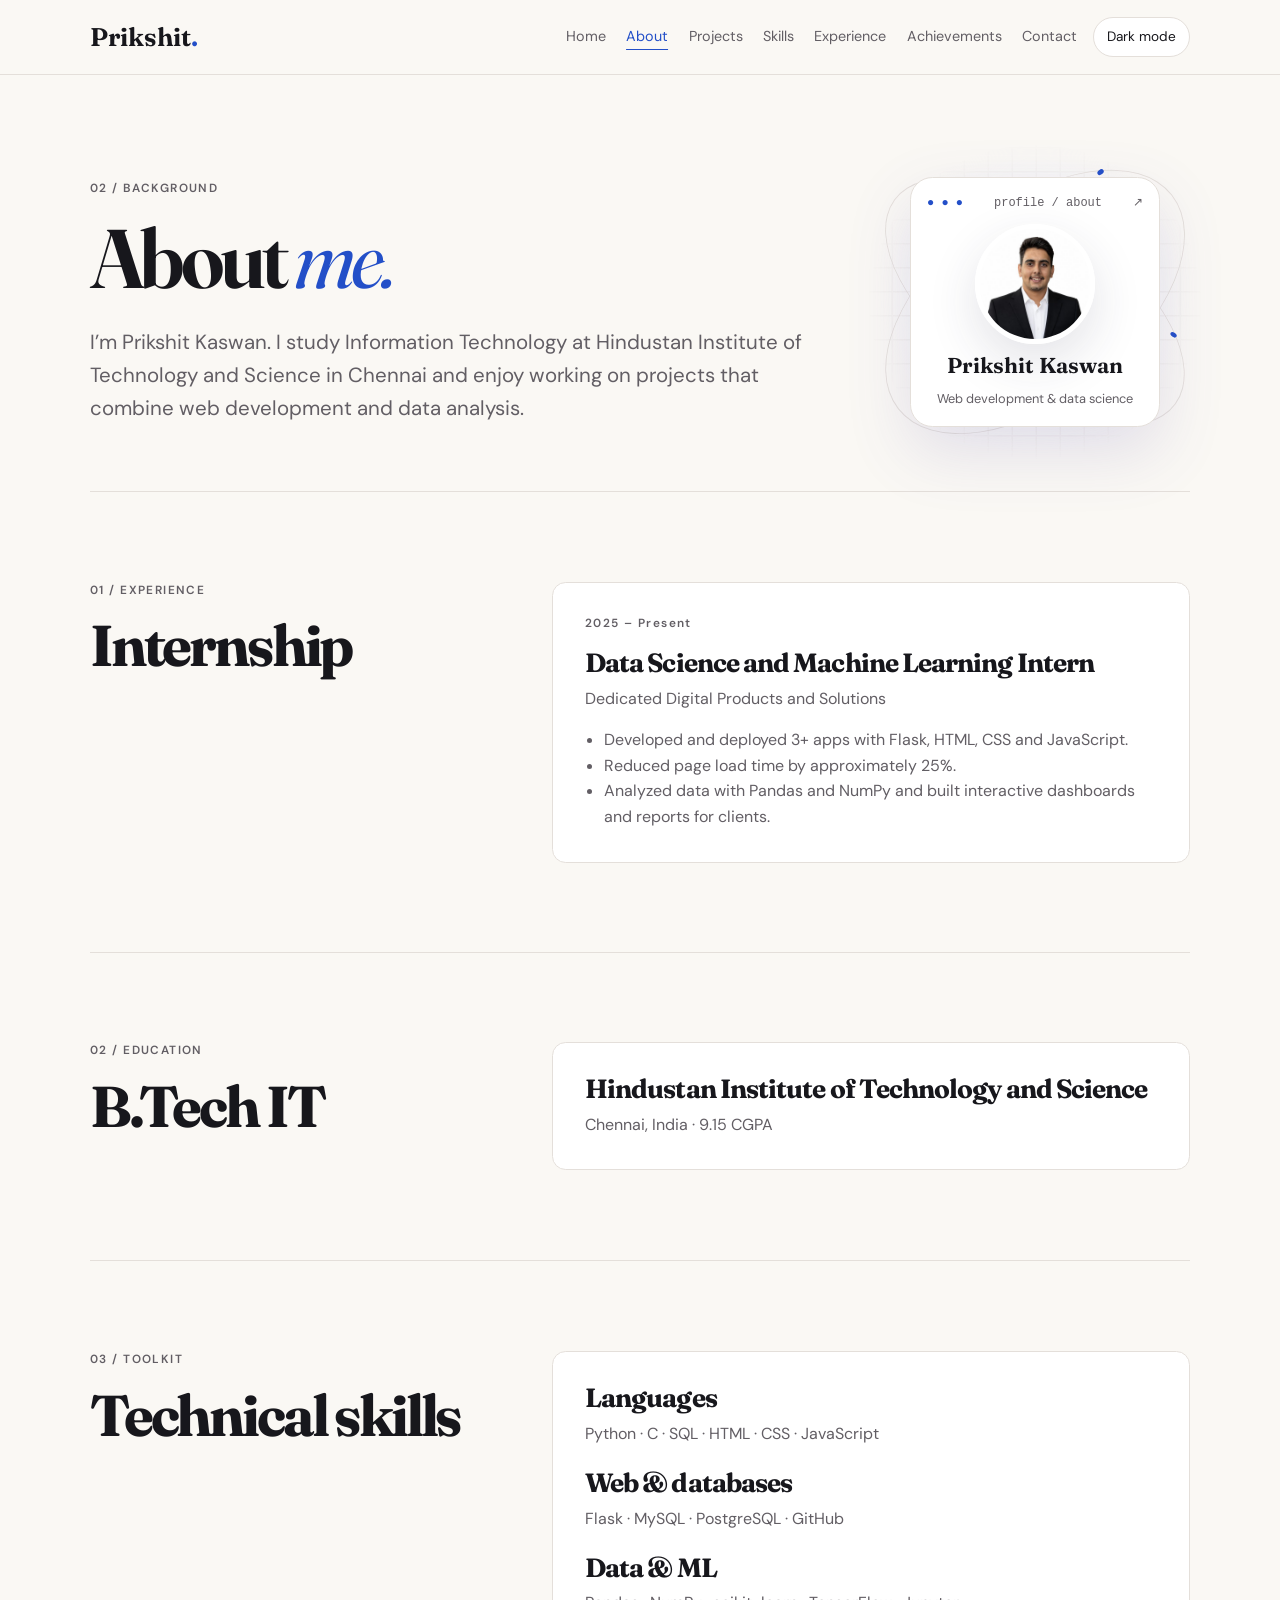
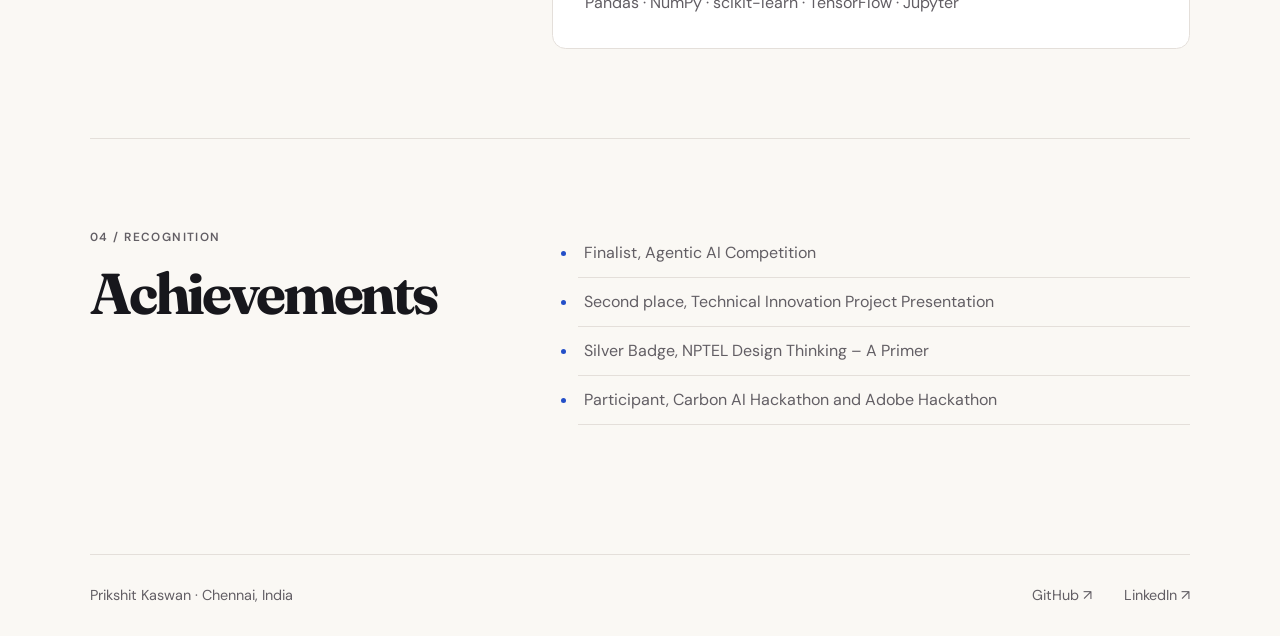
==== about/index.html @ b8b578bc "Update internship title and simplify Resume text" ====
<!doctype html>
<html lang="en">
<head>
<meta charset="utf-8">
<meta name="viewport" content="width=device-width, initial-scale=1">
<title>About | Prikshit Kaswan</title>
<meta name="description" content="Education, internship experience, technical skills and achievements of Prikshit Kaswan.">
<link rel="canonical" href="https://prikshit1929.github.io/Portfolio/about/"><meta property="og:url" content="https://prikshit1929.github.io/Portfolio/about/">
<meta property="og:title" content="About | Prikshit Kaswan">
<meta property="og:description" content="Education, internship experience, technical skills and achievements of Prikshit Kaswan.">
<meta property="og:image" content="https://prikshit1929.github.io/Portfolio/assets/portrait.jpg">
<link rel="icon" href="../favicon.ico?v=portrait" type="image/x-icon" sizes="64x64">
<script>
  try {
    if (localStorage.getItem('portfolio-theme') === 'dark') {
      document.documentElement.dataset.theme = 'dark';
    }
  } catch {
    // Keep the default theme when storage is unavailable.
  }
</script>
<link rel="stylesheet" href="../assets/site.css?v=6">
<script src="../assets/site.js?v=9" defer></script>
<link rel="stylesheet" href="../assets/page-scenes.css">
</head>
<body>
<a class="skip" href="#main">Skip to content</a>
<header class="header"><div class="wrap bar"><a class="brand" href="../">Prikshit<span class="brand-period">.</span></a><nav id="primary-nav" aria-label="Main navigation"><a href="../">Home</a><a href="./" aria-current="page">About</a><a href="../work/">Projects</a><a href="../skills/">Skills</a><a href="../experience/">Experience</a><a href="../achievements/">Achievements</a><a href="../contact/">Contact</a></nav><button class="theme-toggle" type="button" aria-pressed="false" hidden>Dark mode</button><button type="button" class="menu-toggle" aria-controls="primary-nav" aria-expanded="false" hidden>Menu</button></div><div class="reading-progress" aria-hidden="true"></div></header>
<main class="wrap" id="main" tabindex="-1">

<section class="page-intro accent-intro scene-heading">
<div><p class="eyebrow">02 / BACKGROUND</p><h1>About <em>me.</em></h1><p class="intro">I’m Prikshit Kaswan. I study Information Technology at Hindustan Institute of Technology and Science in Chennai and enjoy working on projects that combine web development and data analysis.</p></div>
<div class="hero-stage page-stage">
<div class="stage-grid"></div><div class="stage-orbit orbit-a"></div><div class="stage-orbit orbit-b"></div>
<div class="portrait page-scene" data-tilt>
<div class="profile-window" aria-hidden="true"><span>● ● ●</span><span>profile / about</span><span>↗</span></div>
<img src="../assets/portrait.jpg" alt="Portrait of Prikshit Kaswan" width="500" height="500" fetchpriority="high">
<div class="scene-name">Prikshit Kaswan</div><p>Web development &amp; data science</p>
</div>
</div>
</section>
<section class="section split"><div><p class="eyebrow">01 / EXPERIENCE</p><h2>Internship</h2></div><article class="panel"><p class="eyebrow">2025 – Present</p><h3>Data Science and Machine Learning Intern</h3><p>Dedicated Digital Products and Solutions</p><ul><li>Developed and deployed 3+ apps with Flask, HTML, CSS and JavaScript.</li><li>Reduced page load time by approximately 25%.</li><li>Analyzed data with Pandas and NumPy and built interactive dashboards and reports for clients.</li></ul></article></section>
<section class="section split" data-reveal><div><p class="eyebrow">02 / EDUCATION</p><h2>B.Tech IT</h2></div><div class="panel"><h3>Hindustan Institute of Technology and Science</h3><p>Chennai, India · 9.15 CGPA</p></div></section>
<section class="section split" data-reveal><div><p class="eyebrow">03 / TOOLKIT</p><h2>Technical skills</h2></div><div class="panel skills"><h3>Languages</h3><p>Python · C · SQL · HTML · CSS · JavaScript</p><h3>Web &amp; databases</h3><p>Flask · MySQL · PostgreSQL · GitHub</p><h3>Data &amp; ML</h3><p>Pandas · NumPy · scikit-learn · TensorFlow · Jupyter</p></div></section>
<section class="section split" data-reveal><div><p class="eyebrow">04 / RECOGNITION</p><h2>Achievements</h2></div><ul class="process"><li>Finalist, Agentic AI Competition</li><li>Second place, Technical Innovation Project Presentation</li><li>Silver Badge, NPTEL Design Thinking – A Primer</li><li>Participant, Carbon AI Hackathon and Adobe Hackathon</li></ul></section>
</main>
<footer class="wrap footer"><span>Prikshit Kaswan · Chennai, India</span><div><a href="https://github.com/prikshit1929">GitHub ↗</a><a href="https://linkedin.com/in/prikshitkaswan">LinkedIn ↗</a></div></footer>
<button class="back-top" type="button" aria-label="Back to top" hidden>↑</button>
</body>
</html>
---- assets/site.css ----
@import url("https://fonts.googleapis.com/css2?family=DM+Sans:wght@400;500;600;700&family=Fraunces:ital,opsz,wght@0,9..144,650;1,9..144,400&display=swap");

:root {
  color-scheme: light;
  --bg: #faf8f4;
  --surface: #fff;
  --ink: #17171c;
  --muted: #625e64;
  --line: #e4dfda;
  --accent: #234fc8;
  --accent-hover: #193ba0;
  --tint: #edf1ff;
  --display: "Fraunces", Georgia, serif;
  --mono: ui-monospace, SFMono-Regular, Consolas, monospace;
  font: 100%/1.6 "DM Sans", system-ui, sans-serif;
}
* { box-sizing: border-box; }
[hidden] { display: none !important; }
html { scroll-padding-top: 9rem; }
body { margin: 0; background: var(--bg); color: var(--ink); }
a { color: inherit; }
button { font: inherit; cursor: pointer; }
:focus-visible { outline: 2px solid var(--accent); outline-offset: 5px; }
main:focus { outline: none; }
.wrap { width: min(1100px, 100% - 2 * clamp(1rem, 5vw, 4rem)); margin-inline: auto; }
.skip { position: fixed; top: 1rem; left: 1rem; z-index: 5; padding: .6rem 1rem; background: var(--accent); color: white; transform: translateY(-200%); }
.skip:focus { transform: translateY(0); }
.header { position: sticky; top: 0; z-index: 3; background: var(--bg); border-bottom: 1px solid var(--line); backdrop-filter: blur(16px); }
.bar, .footer, .section-head, .callout { display: flex; justify-content: space-between; align-items: center; gap: 1.25rem; }
.bar { min-height: 74px; flex-wrap: wrap; padding-block: .6rem; }
.brand { display: inline-flex; align-items: center; font: 650 1.6rem var(--display); text-decoration: none; }
.brand .brand-period { color: var(--accent); }
nav, .footer div { display: flex; gap: clamp(.85rem, 3vw, 2rem); }
nav a, .footer a { color: var(--muted); font-size: .9rem; text-decoration: none; }
nav a[aria-current], nav a:hover, .footer a:hover, .text-link { color: var(--accent); }
nav a[aria-current] { text-decoration: underline; text-underline-offset: .5rem; }
h1, h2, h3, p, figure { margin: 0; }
h1, h2, h3 { font-family: var(--display); line-height: 1.06; letter-spacing: -.055em; }
h1 { font-size: clamp(3.2rem, 8.2vw, 8rem); font-weight: 650; }
h2 { font-size: clamp(2rem, 4.5vw, 4rem); }
h3 { font-size: clamp(1.25rem, 2.2vw, 1.65rem); letter-spacing: -.035em; }
h1 em { color: var(--accent); font-style: italic; font-weight: 400; }
p, li { color: var(--muted); }
.eyebrow, .art-label, figcaption, .caption { font: 600 .74rem/1.5 "DM Sans", sans-serif; letter-spacing: .12em; color: var(--muted); }
.eyebrow { margin-bottom: 1rem; }
.dot { display: inline-block; width: .6rem; height: .6rem; margin-right: .45rem; border-radius: 50%; background: #188551; }
.hero { display: grid; grid-template-columns: 1fr auto; gap: clamp(2rem, 6vw, 6rem); align-items: center; padding-block: clamp(3rem, 9vw, 8rem); }
.intro { max-width: 57ch; margin-top: 1.5rem; font-size: clamp(1.04rem, 1.8vw, 1.28rem); }
.actions { display: flex; flex-wrap: wrap; align-items: center; gap: .75rem; margin-top: 1.65rem; }
.button { display: inline-flex; gap: 1.1rem; align-items: center; justify-content: center; padding: .65rem 1.05rem; min-height: 48px; border: 1px solid var(--line); border-radius: .55rem; color: var(--ink); background: var(--surface); text-decoration: none; font-weight: 680; }
.button:hover { border-color: var(--accent); }
.primary { color: white; background: var(--accent); border-color: var(--accent); }
.primary:hover { background: var(--accent-hover); }
.portrait { display: grid; justify-items: center; gap: 1.15rem; }
.portrait img { display: block; width: clamp(190px, 25vw, 294px); height: auto; aspect-ratio: 1; object-fit: cover; border-radius: 50%; border: 5px solid var(--surface); box-shadow: 0 18px 50px #302d4b22; }
figcaption { padding: .45rem .9rem; border-radius: 2rem; border: 1px solid var(--line); background: var(--surface); color: var(--accent); text-align: center; letter-spacing: .025em; }
.stats { display: grid; grid-template-columns: repeat(3,1fr); border-block: 1px solid var(--line); }
.stats div { padding: 1.3rem clamp(.5rem, 2.5vw, 2rem); }
.stats div + div { border-left: 1px solid var(--line); }
.stats strong, .case-stat strong { font-family: var(--display); display: block; color: var(--accent); font-size: clamp(1.8rem, 5vw, 3.5rem); line-height: 1.1; letter-spacing: -.06em; }
.stats span, .case-stat span { display: block; margin-top: .55rem; color: var(--muted); }
.section { padding-block: clamp(2.5rem, 7vw, 6rem); }
.section-head { margin-bottom: 1.6rem; flex-wrap: wrap; align-items: end; }
.text-link { text-underline-offset: .25em; overflow-wrap: anywhere; }
.grid { display: grid; grid-template-columns: repeat(3,minmax(0,1fr)); gap: 1rem; }
.project, .panel, .case-stat { border: 1px solid var(--line); border-radius: .85rem; background: var(--surface); }
.project { overflow: hidden; position: relative; display: flex; flex-direction: column; transition: border-color .2s, transform .2s; }
.project:hover, .project:focus-within { border-color: var(--accent); }
.project:focus-within { outline: 2px solid var(--accent); outline-offset: 4px; }
.project-body { padding: 1.15rem; display: flex; flex-direction: column; flex: 1; }
.project h3 a { text-decoration: none; }
.project h3 a::after { content: ""; position: absolute; inset: 0; }
.project h3 a span { color: var(--accent); font-size: .85em; }
.project-body > p:not(.eyebrow) { margin: .65rem 0 1.1rem; font-size: .91rem; }
.result { margin-top: auto; padding-top: .85rem; border-top: 1px solid var(--line); color: var(--muted); font-size: .88rem; }
.result strong { color: var(--accent); margin-right: .25rem; }
.art { min-height: 185px; display: grid; align-content: start; gap: .65rem; padding: 1rem; background-image: linear-gradient(#ffffff0b 1px, transparent 1px),linear-gradient(90deg,#ffffff0b 1px, transparent 1px); background-size: 24px 24px; overflow: hidden; }
.art-01 { background-color: #20293c; color: #d5e1ff; }
.art-02 { background-color: #1e3027; color: #a8f6c0; }
.art-03 { background-color: #33263a; color: #ffd6fa; }
.art-label { display: flex; justify-content: space-between; color: inherit; }
.bubble, .timer { width: fit-content; padding: .55rem .8rem; border: 1px solid currentColor; border-radius: .65rem; background: #101212c9; font: .8rem var(--mono); }
.reply { justify-self: end; }
.art svg { width: min(100%, 340px); justify-self: center; }
.timer { justify-self: center; margin-block: .4rem; font-size: clamp(2rem, 5vw, 3.3rem); line-height: 1; padding: .8rem 1.2rem; text-align: center; }
.timer span { display: block; font-size: .6rem; margin-top: .55rem; letter-spacing: .14em; }
.split, .case-layout { display: grid; grid-template-columns: 1fr 1.6fr; gap: clamp(1.2rem, 5vw, 5rem); border-top: 1px solid var(--line); }
.process { margin: 0; padding-left: 1.6rem; }
.process li { padding: .7rem .35rem; border-bottom: 1px solid var(--line); }
.process li::marker { color: var(--accent); }
.callout { flex-wrap: wrap; margin-block: 2rem; border: 1px solid var(--line); border-radius: .85rem; padding: clamp(1.1rem, 4vw, 3rem); background: var(--tint); }
.callout h2 { font-size: clamp(1.65rem, 4vw, 3rem); }
.footer { padding-block: 1.8rem; margin-top: 2.5rem; border-top: 1px solid var(--line); flex-wrap: wrap; font-size: .9rem; color: var(--muted); }
.page-intro { padding-block: clamp(2.8rem, 8vw, 7rem) clamp(1.8rem, 5vw, 4rem); }
.work { padding-top: 0; }
.filters { display: flex; flex-wrap: wrap; gap: .6rem; align-items: center; margin-bottom: 1.4rem; }
.filters button { padding: .45rem .9rem; min-height: 44px; border-radius: 2rem; border: 1px solid var(--line); background: var(--surface); color: var(--ink); }
.filters button[aria-pressed="true"] { background: var(--accent); color: white; }
.filter-status { color: var(--muted); font-size: .9rem; }
.case .text-link { display: inline-block; margin-bottom: 1.6rem; }
.case h1 { font-size: clamp(2.75rem, 7vw, 6rem); }
.case-layout { padding-block: 2rem; }
.case-layout .art { border-radius: .8rem; min-height: 210px; }
.caption { margin-top: .5rem; }
.case-stat, .panel { padding: clamp(1.1rem, 3vw, 2rem); }
.case-stat { margin-top: 1.3rem; }
.case-copy section + section { margin-top: 1.7rem; }
.case-copy h2 { font-size: clamp(1.6rem, 3vw, 2.4rem); margin-bottom: .55rem; }
.panel h3 + p { margin-top: .55rem; }
.panel ul { padding-left: 1.2rem; margin-bottom: 0; }
.skills p + h3 { margin-top: 1.4rem; }
.copy-status:not(:empty) { margin-top: .8rem; }
@keyframes arrive { from { opacity: .35; transform: translateY(14px); } to { opacity: 1; transform: translateY(0); } }
@media (prefers-reduced-motion: no-preference) {
  html { scroll-behavior: smooth; }
  .hero-copy, .portrait, .page-intro, .revealed { animation: arrive .55s ease-out both; }
  .portrait { animation-delay: .08s; }
  .project:hover { transform: translateY(-4px); }
  @view-transition { navigation: auto; }
  ::view-transition-old(root), ::view-transition-new(root) { animation-duration: .22s; }
}
@media (max-width: 820px) {
  .grid { grid-template-columns: repeat(2,minmax(0,1fr)); }
  .hero { gap: 1.6rem; }
}
@media (max-width: 620px) {
  .hero, .grid, .split, .case-layout { grid-template-columns: 1fr; }
  .portrait { justify-self: center; }
  .bar { gap: .45rem; }
  nav { order: 3; width: 100%; }
  nav a { display: flex; align-items: center; min-height: 44px; }
  .stats div { font-size: .8rem; }
}

.theme-toggle {
  padding: .4rem .8rem;
  min-height: 40px;
  border: 1px solid var(--line);
  border-radius: 2rem;
  color: var(--ink);
  background: var(--surface);
  font-size: .85rem;
}
.hero .eyebrow { text-transform: none; letter-spacing: .03em; font-size: .9rem; }
.hero h1 em {
  background: linear-gradient(110deg, #234fc8, #7952b3, #234fc8);
  background-size: 200% auto;
  background-clip: text;
  color: transparent;
}
:root[data-theme="dark"] {
  color-scheme: dark;
  --bg: #17171d;
  --surface: #22222b;
  --ink: #f9f7ff;
  --muted: #c5bfcc;
  --line: #43414d;
  --accent: #a8baff;
  --tint: #252942;
}
:root[data-theme="dark"] .primary,
:root[data-theme="dark"] .filters button[aria-pressed="true"],
:root[data-theme="dark"] .skip { color: #17171d; }
:root[data-theme="dark"] .primary:hover { background: #c5d0ff; }
:root[data-theme="dark"] .hero h1 em { background-image: linear-gradient(110deg, #a8baff, #d9b7ff, #a8baff); }
@keyframes accent-shift { to { background-position: 200% center; } }
@media (prefers-reduced-motion: no-preference) {
  .hero h1 em { animation: accent-shift 8s linear infinite; }
}

.bar { justify-content: flex-start; gap: clamp(.5rem, 1.5vw, 1rem); }
.bar nav { margin-left: auto; gap: clamp(.65rem, 1.6vw, 1.3rem); }
.menu-toggle, .back-top, .featured-links a {
  border: 1px solid var(--line);
  border-radius: .65rem;
  background: var(--surface);
  color: var(--ink);
  padding: .55rem .8rem;
}
.featured-links { display: flex; flex-wrap: wrap; gap: .55rem; margin-top: 1.2rem; }
.featured-links a { text-decoration: none; font-size: .9rem; }
.featured-links a:hover { color: var(--accent); border-color: var(--accent); }
.back-top { position: fixed; bottom: 1.25rem; right: 1.25rem; z-index: 2; width: 46px; height: 46px; font-size: 1.2rem; }
.hero { position: relative; isolation: isolate; gap: clamp(2rem, 6vw, 5rem); }
.hero h1 { font-size: clamp(2.75rem, 6.9vw, 6.5rem); }
.portrait {
  position: relative;
  width: min(280px, 100%);
  justify-self: center;
  padding: 1rem;
  border: 1px solid var(--line);
  border-radius: 1.4rem;
  background: var(--surface);
  box-shadow: 0 24px 65px #5855aa28;
}
.portrait::before {
  content: "";
  position: absolute;
  inset: -3rem -1rem;
  border-radius: 50%;
  border: 1px solid var(--line);
  transform: rotate(-28deg);
  z-index: -1;
}
.portrait img { width: 120px; }
.profile-window, .profile-code, .profile-location { width: 100%; font: .75rem/1.6 var(--mono); color: var(--muted); }
.profile-window { display: flex; justify-content: space-between; gap: .5rem; }
.profile-window span:first-child, .profile-code span { color: var(--accent); }
.portrait figcaption { border: 0; padding: 0; color: var(--muted); }
.portrait figcaption strong { display: block; font: 650 1.35rem var(--display); color: var(--ink); }
.profile-code { border-radius: .5rem; padding: .6rem; background: var(--tint); }
.tech-chip { position: absolute; padding: .32rem .65rem; background: var(--surface); border: 1px solid var(--line); border-radius: 2rem; color: var(--accent); font: 600 .75rem "DM Sans", sans-serif; box-shadow: 0 6px 22px #5855aa24; }
.chip-one { top: 15%; right: -1.1rem; }
.chip-two { top: 45%; left: -1.25rem; }
.chip-three { bottom: 12%; right: -1.25rem; }
@keyframes drift { to { transform: translateY(-8px); } }
@media (prefers-reduced-motion: no-preference) {
  .tech-chip { animation: drift 2.8s ease-in-out infinite alternate; }
  .chip-two { animation-delay: -.8s; }
  .chip-three { animation-delay: -1.7s; }
  [data-tilt], .project, .panel { transform: perspective(850px) rotateX(var(--tilt-x, 0deg)) rotateY(var(--tilt-y, 0deg)); transition: transform .18s ease-out; }
}
@media (max-width: 960px) {
  .bar { justify-content: flex-end; }
  .bar .brand { margin-right: auto; }
  .bar nav { order: 4; width: 100%; flex-wrap: wrap; margin-left: 0; }
  .bar:has(.menu-toggle:not([hidden])) nav { display: none; }
  .bar:has(.menu-toggle[aria-expanded="true"]) nav { display: flex; padding: .5rem 0; }
}
@media (min-width: 961px) {
  .menu-toggle { display: none; }
}
@media (max-width: 620px) {
  .hero { gap: 3rem; }
  .portrait { width: min(260px, calc(100% - 2rem)); }
}

.message-form { display: grid; gap: .9rem; }
.message-form label { display: grid; gap: .35rem; font-weight: 600; }
.message-form input, .message-form select, .message-form textarea {
  width: 100%;
  padding: .65rem;
  border: 1px solid var(--line);
  border-radius: .5rem;
  color: var(--ink);
  background: var(--bg);
  font: inherit;
}
.message-form button { justify-self: start; }
@media print {
  :root, :root[data-theme="dark"] { --bg: white; --ink: black; --muted: #333; --surface: white; --line: #ccc; --accent: #222; }
  .header, .skip, .actions, .back-top, .footer { display: none !important; }
  .page-intro, .section { padding-block: .6rem; }
  .page-intro h1 { font-size: 30pt; }
  h2 { font-size: 18pt; }
  .split { display: block; break-inside: avoid; }
  .panel { padding: .5rem 0; border: 0; }
}

.reading-progress {
  position: absolute;
  inset: auto 0 -1px;
  height: 2px;
  background: var(--accent);
  transform: scaleX(var(--reading-progress, 0));
  transform-origin: left;
  pointer-events: none;
}
@media (prefers-reduced-motion: no-preference) {
  .hero-copy { animation: none; }
  .hero-copy > * { animation: arrive .65s cubic-bezier(.2,.8,.2,1) both; }
  .hero-copy h1 { animation-delay: .08s; }
  .hero-copy .intro { animation-delay: .16s; }
  .hero-copy .actions { animation-delay: .24s; }
  .hero-copy .featured-links { animation-delay: .32s; }
  .portrait { animation-fill-mode: backwards; }
  .art > :not(.art-label) { transition: transform .35s cubic-bezier(.2,.8,.2,1); }
  .project:hover .art > :not(.art-label),
  .project:focus-within .art > :not(.art-label) { transform: translateY(-4px) scale(1.035); }
  .button { transition: transform .2s, background-color .2s, border-color .2s; }
  .button:hover { transform: translateY(-2px); }
}

.timer b { font-weight: inherit; font-variant-numeric: tabular-nums; }
.timer-controls { margin-top: .85rem; }
.timer-controls [data-timer-status]:empty { display: none; }
.timer-readable { position: absolute; width: 1px; height: 1px; overflow: hidden; clip-path: inset(50%); }

@keyframes draw-plot { from { stroke-dashoffset: 1; } to { stroke-dashoffset: 0; } }
@keyframes lift-art {
  from { opacity: 0; translate: 0 10px; }
  to { opacity: 1; translate: 0 0; }
}
@keyframes timer-start { 50% { box-shadow: 0 0 28px #ffd6fa65; } }

@media (prefers-reduced-motion: no-preference) {
  .art-visible .plot-line { stroke-dasharray: 1; animation: draw-plot 1.1s ease-out both; }
  .art-visible .bubble { animation: lift-art .45s ease-out both; }
  .art-visible .reply { animation-delay: .25s; }
  .art-visible .timer { animation: lift-art .55s ease-out both; }
  .art-visible .timer.is-running { animation: timer-start .7s ease-out; }
  .hero h1 em { animation-iteration-count: 1; animation-duration: 4s; }
  .tech-chip { animation-iteration-count: 2; animation-duration: 2s; }
}

.hero-line { display: block; }
.hero-stage { position: relative; isolation: isolate; display: grid; place-items: center; min-width: 0; }
.stage-grid {
  position: absolute;
  inset: -2rem -1.3rem;
  z-index: -3;
  border-radius: 50%;
  background: radial-gradient(ellipse at 50% 42%, var(--tint), transparent 72%),
    repeating-linear-gradient(0deg, transparent 0 22px, var(--line) 23px 24px),
    repeating-linear-gradient(90deg, transparent 0 22px, var(--line) 23px 24px);
  mask-image: radial-gradient(ellipse, black 30%, transparent 73%);
}
.stage-orbit { position: absolute; inset: -6% -10%; border: 1px solid var(--line); border-radius: 50%; z-index: -1; }
.stage-orbit::after { content: ""; position: absolute; top: 17%; right: 11%; width: 7px; aspect-ratio: 1; border-radius: 50%; background: var(--accent); }
.orbit-a { transform: rotate(36deg) scaleY(.62); }
.orbit-b { transform: rotate(-38deg) scaleY(.7); }
.hero-stage .portrait { z-index: 1; }
.hero-stage .portrait::before { display: none; }
.stage-cube { --face: 14px; position: absolute; right: 1rem; bottom: -.8rem; width: 28px; height: 28px; z-index: 2; transform-style: preserve-3d; transform: rotateX(-24deg) rotateY(36deg); }
.stage-cube i { position: absolute; inset: 0; border: 1px solid var(--accent); background: color-mix(in srgb, var(--accent) 25%, var(--surface)); }
.stage-cube i:nth-child(1) { transform: translateZ(var(--face)); }
.stage-cube i:nth-child(2) { transform: rotateY(180deg) translateZ(var(--face)); }
.stage-cube i:nth-child(3) { transform: rotateY(90deg) translateZ(var(--face)); }
.stage-cube i:nth-child(4) { transform: rotateY(-90deg) translateZ(var(--face)); }
.stage-cube i:nth-child(5) { transform: rotateX(90deg) translateZ(var(--face)); }
.stage-cube i:nth-child(6) { transform: rotateX(-90deg) translateZ(var(--face)); }
.accent-intro { position: relative; }
.page-emblem { float: right; display: grid; place-items: center; width: clamp(3.5rem, 11vw, 7rem); aspect-ratio: 1; margin: 0 0 1rem 1rem; border-radius: 1.3rem; background: var(--tint); border: 1px solid var(--line); color: var(--accent); font: 650 clamp(1.3rem, 4vw, 3rem) var(--display); }
.contact-layout { display: grid; grid-template-columns: minmax(0, 1fr) minmax(0, 1.1fr); gap: clamp(2rem, 6vw, 5rem); padding-block: clamp(2.5rem, 8vw, 6rem); align-items: start; }
.contact-layout h1 { font-size: clamp(3rem, 6.5vw, 6rem); }
.contact-layout h2 { font-size: clamp(1.8rem, 3vw, 2.5rem); margin-bottom: .5rem; }
.contact-links { display: grid; gap: .7rem; margin: 1.5rem 0 1rem; }
.contact-links a { display: flex; align-items: center; gap: .8rem; padding: .7rem; border: 1px solid var(--line); border-radius: .7rem; background: var(--surface); text-decoration: none; overflow-wrap: anywhere; }
.contact-links a:hover, .contact-links a:focus-visible { border-color: var(--accent); }
.contact-links small { display: block; color: var(--muted); }
.contact-icon { flex: 0 0 2.3rem; display: grid; place-items: center; aspect-ratio: 1; background: var(--tint); border-radius: .5rem; color: var(--accent); font-weight: 700; }
.contact-fields { display: grid; grid-template-columns: repeat(2, minmax(0, 1fr)); gap: .8rem; }
.message-status:empty { display: none; }
@keyframes headline-mask { from { translate: 0 110%; } to { translate: 0 0; } }
@keyframes stage-travel { to { background-position: 0 0, 0 24px, 24px 0; } }
@keyframes orbit-sweep { to { rotate: 360deg; } }
@keyframes cube-sweep { to { transform: rotateX(336deg) rotateY(396deg); } }
@keyframes soft-bob { 50% { translate: 0 -8px; } }
@keyframes status-pulse { 50% { opacity: .45; } }
@keyframes sheen { from { background-position: 150% 0; } to { background-position: -150% 0; } }
@keyframes caret-pulse { 50% { opacity: 0; } }
@keyframes envelope-tilt { 50% { transform: perspective(140px) rotateX(28deg) translateY(-3px); } }
@media (prefers-reduced-motion: no-preference) {
  .hero-line { overflow: clip; padding-bottom: .08em; }
  .hero-line > * { display: block; animation: headline-mask .85s cubic-bezier(.2,.8,.2,1) both; }
  .hero-line + .hero-line > * { animation-delay: .13s; }
  .hero-line > em { animation: headline-mask .85s .13s cubic-bezier(.2,.8,.2,1) both, accent-shift 4s linear; }
  .hero-stage { animation: soft-bob 4s ease-in-out; }
  .stage-grid { animation: stage-travel 4s ease-out; }
  .stage-orbit { animation: orbit-sweep 4.8s ease-out; }
  .orbit-b { animation-direction: reverse; }
  .stage-cube { animation: cube-sweep 4.4s ease-in-out; }
  .hero .dot { animation: status-pulse 1.35s ease-in-out 3; }
  .profile-code::after { content: ""; display: inline-block; width: 2px; height: .8em; margin-left: .3rem; background: var(--accent); animation: caret-pulse .7s step-end 5; }
  .page-emblem { animation: soft-bob 3s ease-in-out; }
  .contact-layout .message-form { animation: arrive .65s .13s both; }
  .contact-links a:hover .contact-icon, .contact-links a:focus-visible .contact-icon { animation: soft-bob .55s ease; }
  .contact-links a:hover .envelope, .contact-links a:focus-visible .envelope { animation: envelope-tilt .6s ease; }
  .primary:hover, .primary:focus-visible { background-image: linear-gradient(115deg, transparent 35%, #ffffff25 50%, transparent 65%); background-size: 240% 100%; animation: sheen .75s ease-out; }
}
@media (max-width: 740px) {
  .contact-layout { grid-template-columns: 1fr; }
}
@media (max-width: 620px) {
  .hero-stage { justify-self: center; width: min(280px, calc(100% - 2rem)); }
}
@media (max-width: 440px) {
  .contact-fields { grid-template-columns: 1fr; }
}

.hero-disciplines h1 { font-size: clamp(2.35rem, 5.4vw, 5.4rem); }
#about .panel .text-link { display: inline-block; margin-top: .8rem; }
@media (prefers-reduced-motion: no-preference) {
  .hero-disciplines .hero-line:nth-child(3) > em { animation-delay: .26s, 0s; }
}
---- assets/page-scenes.css ----
.scene-heading {
  display: grid;
  grid-template-columns: minmax(0, 1fr) minmax(220px, 310px);
  align-items: center;
  gap: clamp(2rem, 6vw, 5rem);
}
.scene-heading h1 { font-size: clamp(2.6rem, 6.5vw, 6rem); }
.page-stage { width: min(100%, 290px); justify-self: center; }
.page-scene { width: min(100%, 250px); text-align: center; gap: .65rem; }
.page-scene p { font-size: .8rem; }
.scene-name { font: 650 1.35rem/1.15 var(--display); }
.scene-symbol {
  display: grid;
  place-items: center;
  width: 76px;
  aspect-ratio: 1;
  margin-block: .35rem;
  border-radius: 18px;
  color: var(--accent);
  background: var(--tint);
  border: 1px solid var(--line);
}
.scene-symbol svg { width: 52%; }
@media (prefers-reduced-motion: no-preference) {
  .page-scene { animation-fill-mode: backwards; }
  .scene-symbol { animation: soft-bob 3.5s ease-in-out; }
  .scene-symbol path { stroke-dasharray: 1; animation: draw-plot 1s .22s ease-out both; }
}
@media (max-width: 740px) {
  .scene-heading { grid-template-columns: 1fr; gap: 2rem; }
  .page-stage { width: min(85%, 260px); }
}
@media print {
  .scene-heading { display: block; }
  .page-stage { display: none; }
}
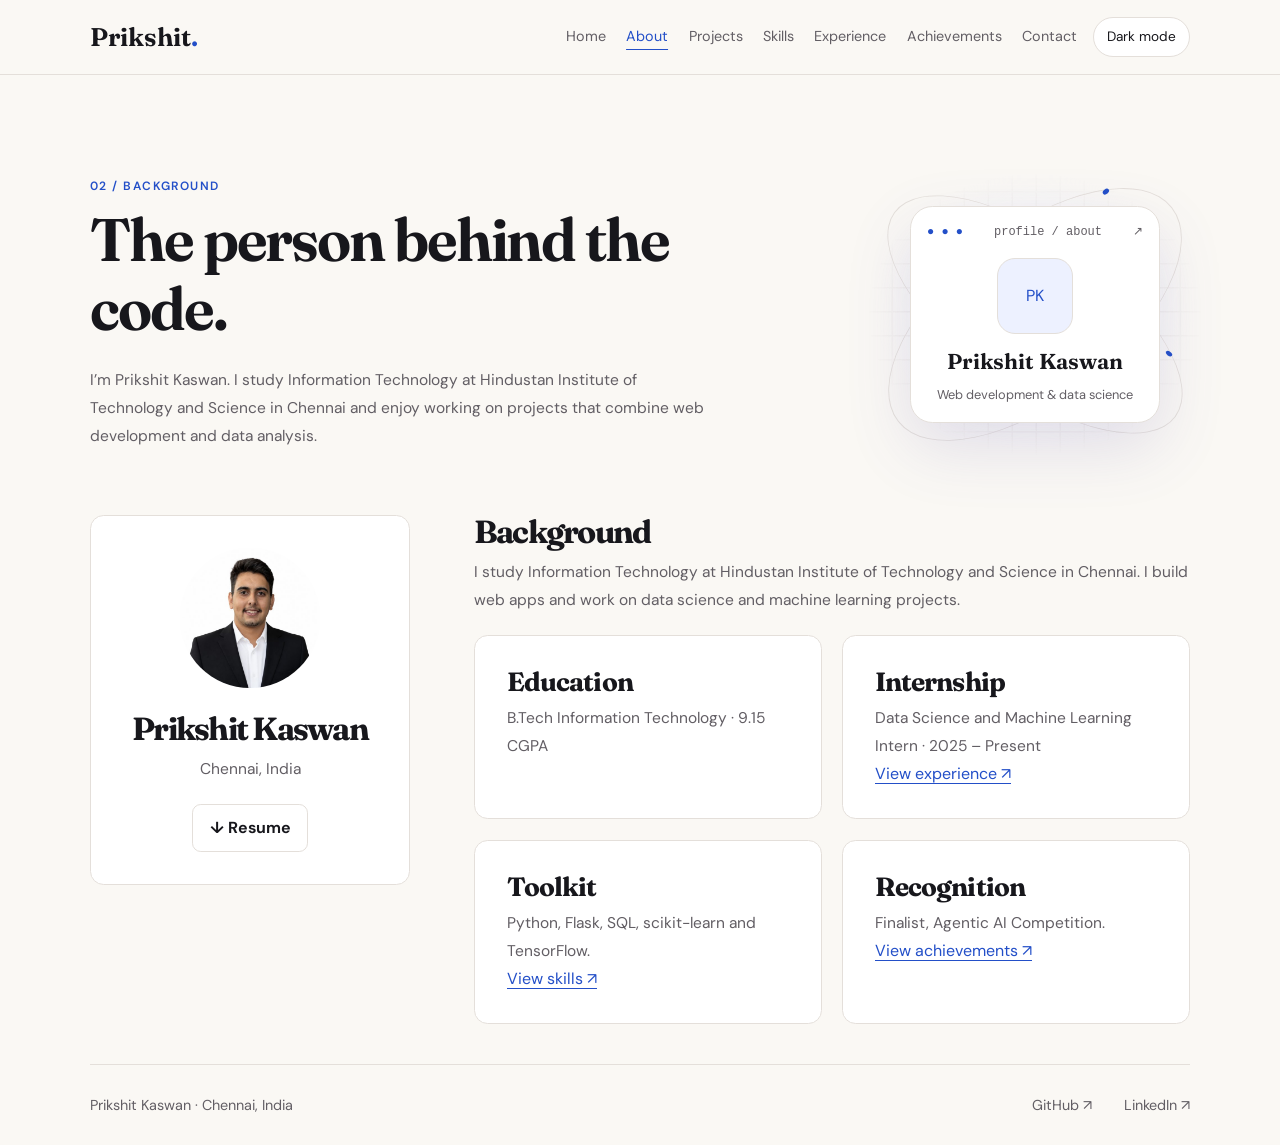
==== commit 011c96a2: "Adapt portfolio layouts and typography to reference" ====
--- a/about/index.html
+++ b/about/index.html
@@ -29,20 +29,21 @@
 <main class="wrap" id="main" tabindex="-1">
 
 <section class="page-intro accent-intro scene-heading">
-<div><p class="eyebrow">02 / BACKGROUND</p><h1>About <em>me.</em></h1><p class="intro">I’m Prikshit Kaswan. I study Information Technology at Hindustan Institute of Technology and Science in Chennai and enjoy working on projects that combine web development and data analysis.</p></div>
+<div><p class="eyebrow">02 / BACKGROUND</p><h1>The person behind the code.</h1><p class="intro">I’m Prikshit Kaswan. I study Information Technology at Hindustan Institute of Technology and Science in Chennai and enjoy working on projects that combine web development and data analysis.</p></div>
 <div class="hero-stage page-stage">
 <div class="stage-grid"></div><div class="stage-orbit orbit-a"></div><div class="stage-orbit orbit-b"></div>
 <div class="portrait page-scene" data-tilt>
 <div class="profile-window" aria-hidden="true"><span>● ● ●</span><span>profile / about</span><span>↗</span></div>
-<img src="../assets/portrait.jpg" alt="Portrait of Prikshit Kaswan" width="500" height="500" fetchpriority="high">
+<div class="scene-symbol" aria-hidden="true">PK</div>
 <div class="scene-name">Prikshit Kaswan</div><p>Web development &amp; data science</p>
 </div>
 </div>
 </section>
-<section class="section split"><div><p class="eyebrow">01 / EXPERIENCE</p><h2>Internship</h2></div><article class="panel"><p class="eyebrow">2025 – Present</p><h3>Data Science and Machine Learning Intern</h3><p>Dedicated Digital Products and Solutions</p><ul><li>Developed and deployed 3+ apps with Flask, HTML, CSS and JavaScript.</li><li>Reduced page load time by approximately 25%.</li><li>Analyzed data with Pandas and NumPy and built interactive dashboards and reports for clients.</li></ul></article></section>
-<section class="section split" data-reveal><div><p class="eyebrow">02 / EDUCATION</p><h2>B.Tech IT</h2></div><div class="panel"><h3>Hindustan Institute of Technology and Science</h3><p>Chennai, India · 9.15 CGPA</p></div></section>
-<section class="section split" data-reveal><div><p class="eyebrow">03 / TOOLKIT</p><h2>Technical skills</h2></div><div class="panel skills"><h3>Languages</h3><p>Python · C · SQL · HTML · CSS · JavaScript</p><h3>Web &amp; databases</h3><p>Flask · MySQL · PostgreSQL · GitHub</p><h3>Data &amp; ML</h3><p>Pandas · NumPy · scikit-learn · TensorFlow · Jupyter</p></div></section>
-<section class="section split" data-reveal><div><p class="eyebrow">04 / RECOGNITION</p><h2>Achievements</h2></div><ul class="process"><li>Finalist, Agentic AI Competition</li><li>Second place, Technical Innovation Project Presentation</li><li>Silver Badge, NPTEL Design Thinking – A Primer</li><li>Participant, Carbon AI Hackathon and Adobe Hackathon</li></ul></section>
+<section class="reference-about" aria-label="About Prikshit" data-reveal>
+<aside class="panel about-profile"><img src="../assets/portrait.jpg" width="500" height="500" alt="Portrait of Prikshit Kaswan"><h2>Prikshit Kaswan</h2><p>Chennai, India</p><a class="button" href="../assets/Prikshit_Kaswan_Resume.pdf" download>↓ Resume</a></aside>
+<div><h2>Background</h2><p>I study Information Technology at Hindustan Institute of Technology and Science in Chennai. I build web apps and work on data science and machine learning projects.</p>
+<div class="reference-grid about-highlights"><article class="panel"><h3>Education</h3><p>B.Tech Information Technology · 9.15 CGPA</p></article><article class="panel"><h3>Internship</h3><p>Data Science and Machine Learning Intern · 2025 – Present</p><a class="text-link" href="../experience/">View experience ↗</a></article><article class="panel"><h3>Toolkit</h3><p>Python, Flask, SQL, scikit-learn and TensorFlow.</p><a class="text-link" href="../skills/">View skills ↗</a></article><article class="panel"><h3>Recognition</h3><p>Finalist, Agentic AI Competition.</p><a class="text-link" href="../achievements/">View achievements ↗</a></article></div></div>
+</section>
 </main>
 <footer class="wrap footer"><span>Prikshit Kaswan · Chennai, India</span><div><a href="https://github.com/prikshit1929">GitHub ↗</a><a href="https://linkedin.com/in/prikshitkaswan">LinkedIn ↗</a></div></footer>
 <button class="back-top" type="button" aria-label="Back to top" hidden>↑</button>
--- a/assets/site.css
+++ b/assets/site.css
@@ -379,7 +379,40 @@
 }
 
 .hero-disciplines h1 { font-size: clamp(2.35rem, 5.4vw, 5.4rem); }
-#about .panel .text-link { display: inline-block; margin-top: .8rem; }
 @media (prefers-reduced-motion: no-preference) {
   .hero-disciplines .hero-line:nth-child(3) > em { animation-delay: .26s, 0s; }
 }
+
+/* Portfolio page layouts */
+.page-intro .eyebrow, .contact-heading .eyebrow, .reference-grid .eyebrow {
+  color: var(--accent);
+  font-size: .75rem;
+  font-weight: 600;
+  text-transform: uppercase;
+  margin-bottom: 10px;
+}
+main .page-intro h1, main .contact-heading h1 {
+  font-size: clamp(2rem, 5vw, 3.75rem);
+  letter-spacing: -.035em;
+  line-height: 1.15;
+}
+.page-intro .intro, .contact-description, .reference-about p { font-size: .97rem; line-height: 1.8; }
+.reference-about, .reference-grid, .reference-projects { display: grid; gap: 1.25rem; }
+.reference-about { grid-template-columns: minmax(0, 320px) minmax(0, 1fr); gap: clamp(1.5rem, 6vw, 4rem); align-items: start; }
+.about-profile { text-align: center; }
+.about-profile img { width: 140px; height: 140px; object-fit: cover; border-radius: 50%; margin-bottom: 1rem; }
+.about-profile .button, .about-highlights { margin-top: 1.25rem; }
+.reference-about h2, .reference-grid h2 { font-size: clamp(1.25rem, 2.8vw, 2rem); margin-bottom: .65rem; }
+.about-highlights, .reference-projects { grid-template-columns: repeat(2, minmax(0, 1fr)); }
+.reference-projects .featured-work { grid-column: 1 / -1; }
+.skills-cards { grid-template-columns: repeat(auto-fit, minmax(min(100%, 260px), 1fr)); }
+.achievement-cards { grid-template-columns: repeat(auto-fit, minmax(min(100%, 300px), 1fr)); }
+.achievement-cards .panel:first-child { background: var(--tint); border-color: var(--accent); }
+.reference-tags { display: flex; flex-wrap: wrap; gap: .5rem; list-style: none; padding: 0; }
+.reference-tags li { padding: .3rem .7rem; border-radius: 2rem; background: var(--tint); color: var(--ink); font-size: .82rem; }
+.reference-timeline { border-left: 2px solid var(--line); padding-left: 1.5rem; margin-left: .5rem; }
+.reference-timeline article { position: relative; }
+.reference-timeline article::before { content: ""; position: absolute; left: calc(-1.5rem - 8px); top: 1.4rem; width: 12px; height: 12px; border-radius: 50%; background: var(--accent); }
+@media (max-width: 740px) {
+  .reference-about, .about-highlights, .reference-projects { grid-template-columns: 1fr; }
+}
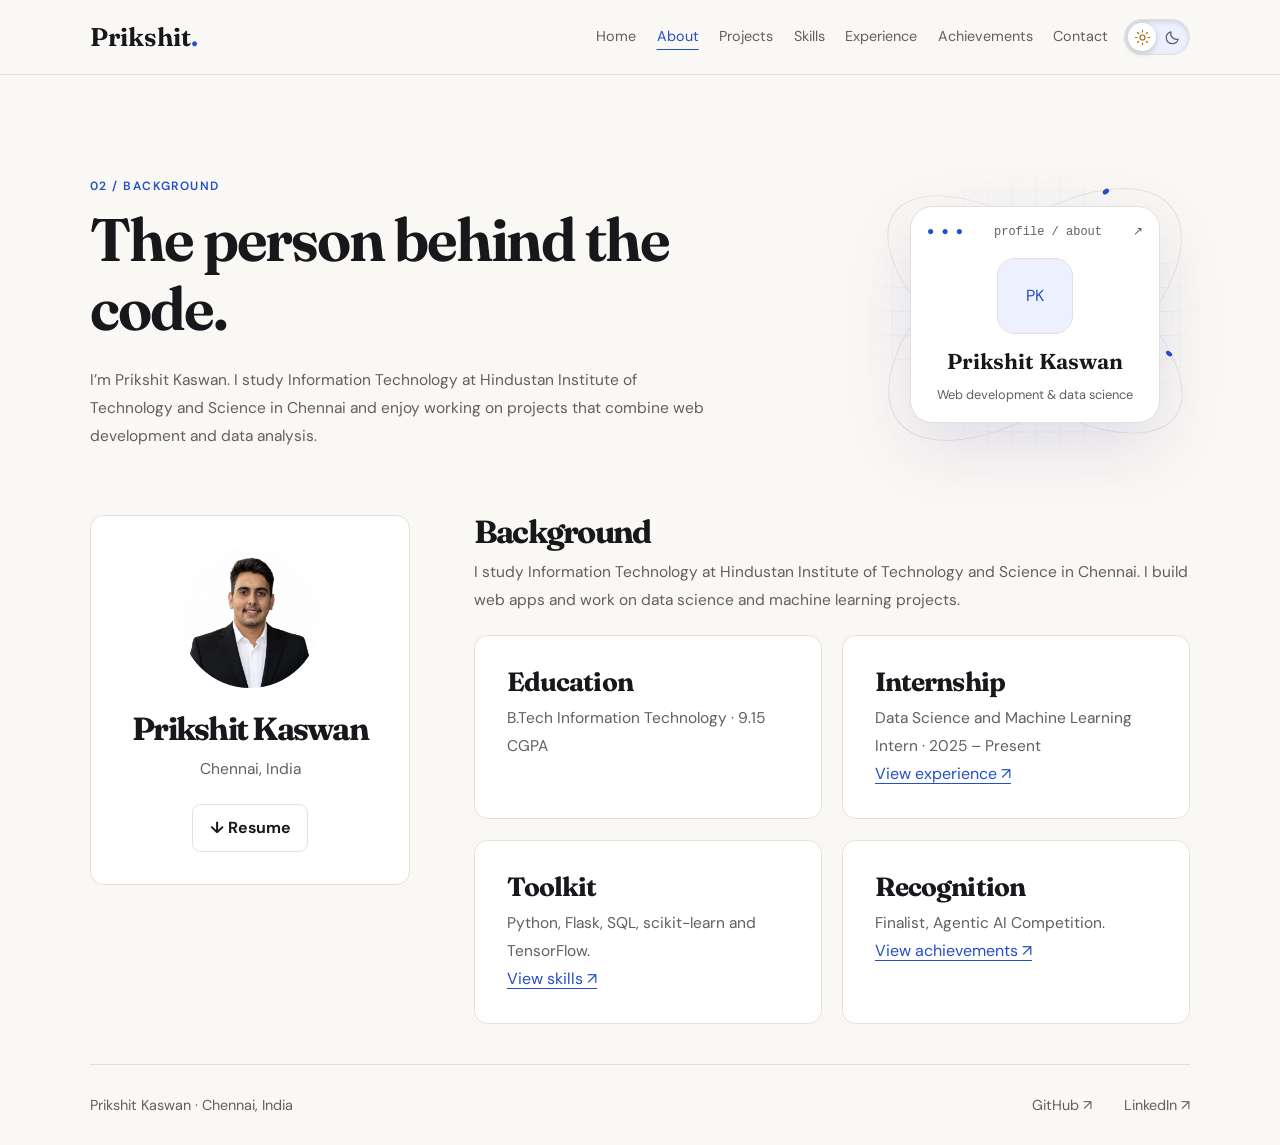
==== commit c06a5e3e: "Match reference sun and moon theme switch" ====
--- a/about/index.html
+++ b/about/index.html
@@ -19,13 +19,13 @@
     // Keep the default theme when storage is unavailable.
   }
 </script>
-<link rel="stylesheet" href="../assets/site.css?v=6">
+<link rel="stylesheet" href="../assets/site.css?v=12">
 <script src="../assets/site.js?v=9" defer></script>
 <link rel="stylesheet" href="../assets/page-scenes.css">
 </head>
 <body>
 <a class="skip" href="#main">Skip to content</a>
-<header class="header"><div class="wrap bar"><a class="brand" href="../">Prikshit<span class="brand-period">.</span></a><nav id="primary-nav" aria-label="Main navigation"><a href="../">Home</a><a href="./" aria-current="page">About</a><a href="../work/">Projects</a><a href="../skills/">Skills</a><a href="../experience/">Experience</a><a href="../achievements/">Achievements</a><a href="../contact/">Contact</a></nav><button class="theme-toggle" type="button" aria-pressed="false" hidden>Dark mode</button><button type="button" class="menu-toggle" aria-controls="primary-nav" aria-expanded="false" hidden>Menu</button></div><div class="reading-progress" aria-hidden="true"></div></header>
+<header class="header"><div class="wrap bar"><a class="brand" href="../">Prikshit<span class="brand-period">.</span></a><nav id="primary-nav" aria-label="Main navigation"><a href="../">Home</a><a href="./" aria-current="page">About</a><a href="../work/">Projects</a><a href="../skills/">Skills</a><a href="../experience/">Experience</a><a href="../achievements/">Achievements</a><a href="../contact/">Contact</a></nav><button class="theme-toggle" type="button" aria-label="Dark mode" aria-pressed="false" hidden><span class="theme-icon theme-sun" aria-hidden="true"><svg viewBox="0 0 24 24" fill="none" stroke="currentColor" stroke-width="1.7" stroke-linecap="round"><circle cx="12" cy="12" r="3.5"/><path d="M12 2v2m0 16v2M2 12h2m16 0h2M5 5l1.5 1.5m11 11L19 19M5 19l1.5-1.5m11-11L19 5"/></svg></span><span class="theme-icon theme-moon" aria-hidden="true"><svg viewBox="0 0 24 24" fill="none" stroke="currentColor" stroke-width="1.7" stroke-linecap="round" stroke-linejoin="round"><path d="M20 14.3A8.5 8.5 0 0 1 9.7 4a8.5 8.5 0 1 0 10.3 10.3Z"/></svg></span></button><button type="button" class="menu-toggle" aria-controls="primary-nav" aria-expanded="false" hidden>Menu</button></div><div class="reading-progress" aria-hidden="true"></div></header>
 <main class="wrap" id="main" tabindex="-1">
 
 <section class="page-intro accent-intro scene-heading">
--- a/assets/site.css
+++ b/assets/site.css
@@ -133,13 +133,49 @@
 }
 
 .theme-toggle {
-  padding: .4rem .8rem;
-  min-height: 40px;
+  position: relative;
+  display: inline-flex;
+  align-items: center;
+  justify-content: space-between;
+  flex-shrink: 0;
+  width: 66px;
+  height: 36px;
+  padding: 4px;
   border: 1px solid var(--line);
-  border-radius: 2rem;
-  color: var(--ink);
+  border-radius: 100px;
+  background: var(--tint);
+  color: var(--muted);
+  box-shadow: inset 0 2px 5px #0002;
+}
+.theme-toggle::before {
+  content: "";
+  position: absolute;
+  top: 3px;
+  left: 3px;
+  width: 28px;
+  height: 28px;
+  border-radius: 50%;
   background: var(--surface);
-  font-size: .85rem;
+  box-shadow: 0 2px 6px #0003;
+}
+.theme-icon { position: relative; display: grid; place-items: center; width: 26px; height: 26px; }
+.theme-icon svg { width: 17px; height: 17px; }
+.theme-sun { color: #a66b12; }
+.theme-toggle[aria-pressed="true"]::before { transform: translateX(30px); background: #34466f; }
+.theme-toggle[aria-pressed="true"] .theme-sun { color: var(--muted); }
+.theme-toggle[aria-pressed="true"] .theme-moon { color: #e6edff; transform: rotate(-12deg); }
+.theme-toggle:hover { border-color: var(--accent); box-shadow: 0 0 0 3px var(--tint); }
+@media (prefers-reduced-motion: no-preference) {
+  .theme-toggle { transition: background .3s, border-color .3s, box-shadow .3s; }
+  .theme-toggle::before { transition: transform .35s cubic-bezier(.2,.8,.2,1), background .3s; }
+  .theme-icon { transition: color .3s, transform .35s; }
+  .theme-toggle:active::before { scale: .9; }
+}
+@media (max-width: 420px) {
+  .theme-toggle { width: 62px; height: 34px; }
+  .theme-toggle::before { width: 26px; height: 26px; }
+  .theme-icon { width: 24px; height: 24px; }
+  .theme-toggle[aria-pressed="true"]::before { transform: translateX(28px); }
 }
 .hero .eyebrow { text-transform: none; letter-spacing: .03em; font-size: .9rem; }
 .hero h1 em {
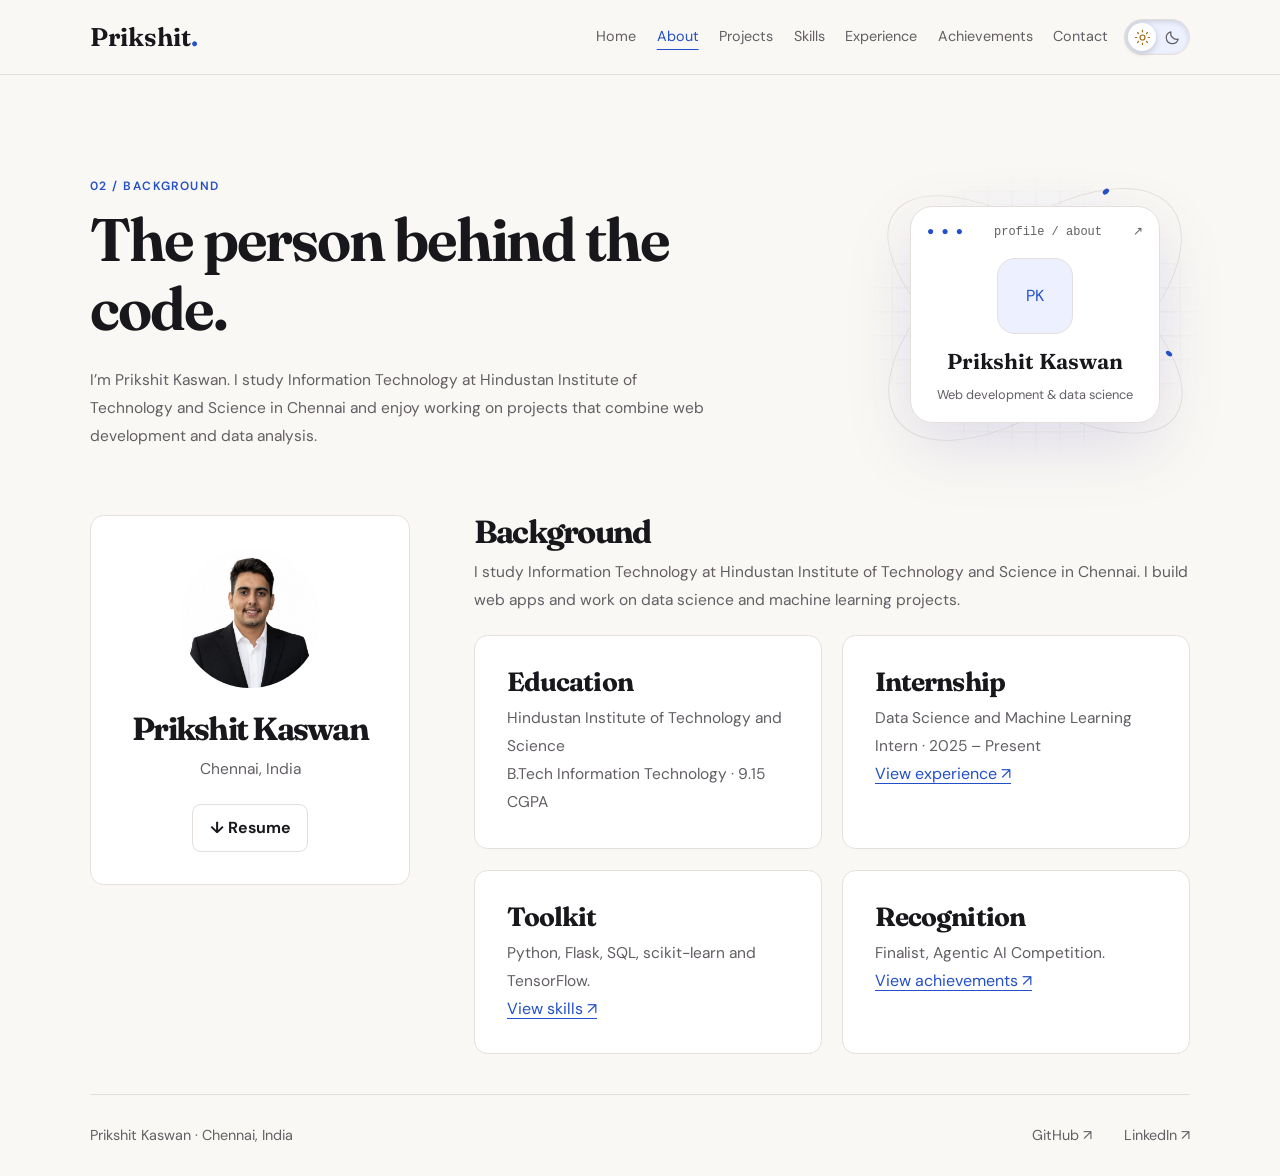
==== commit de7c5f13: "Update education and technical skills" ====
--- a/about/index.html
+++ b/about/index.html
@@ -42,7 +42,7 @@
 <section class="reference-about" aria-label="About Prikshit" data-reveal>
 <aside class="panel about-profile"><img src="../assets/portrait.jpg" width="500" height="500" alt="Portrait of Prikshit Kaswan"><h2>Prikshit Kaswan</h2><p>Chennai, India</p><a class="button" href="../assets/Prikshit_Kaswan_Resume.pdf" download>↓ Resume</a></aside>
 <div><h2>Background</h2><p>I study Information Technology at Hindustan Institute of Technology and Science in Chennai. I build web apps and work on data science and machine learning projects.</p>
-<div class="reference-grid about-highlights"><article class="panel"><h3>Education</h3><p>B.Tech Information Technology · 9.15 CGPA</p></article><article class="panel"><h3>Internship</h3><p>Data Science and Machine Learning Intern · 2025 – Present</p><a class="text-link" href="../experience/">View experience ↗</a></article><article class="panel"><h3>Toolkit</h3><p>Python, Flask, SQL, scikit-learn and TensorFlow.</p><a class="text-link" href="../skills/">View skills ↗</a></article><article class="panel"><h3>Recognition</h3><p>Finalist, Agentic AI Competition.</p><a class="text-link" href="../achievements/">View achievements ↗</a></article></div></div>
+<div class="reference-grid about-highlights"><article class="panel"><h3>Education</h3><p>Hindustan Institute of Technology and Science</p><p>B.Tech Information Technology · 9.15 CGPA</p></article><article class="panel"><h3>Internship</h3><p>Data Science and Machine Learning Intern · 2025 – Present</p><a class="text-link" href="../experience/">View experience ↗</a></article><article class="panel"><h3>Toolkit</h3><p>Python, Flask, SQL, scikit-learn and TensorFlow.</p><a class="text-link" href="../skills/">View skills ↗</a></article><article class="panel"><h3>Recognition</h3><p>Finalist, Agentic AI Competition.</p><a class="text-link" href="../achievements/">View achievements ↗</a></article></div></div>
 </section>
 </main>
 <footer class="wrap footer"><span>Prikshit Kaswan · Chennai, India</span><div><a href="https://github.com/prikshit1929">GitHub ↗</a><a href="https://linkedin.com/in/prikshitkaswan">LinkedIn ↗</a></div></footer>
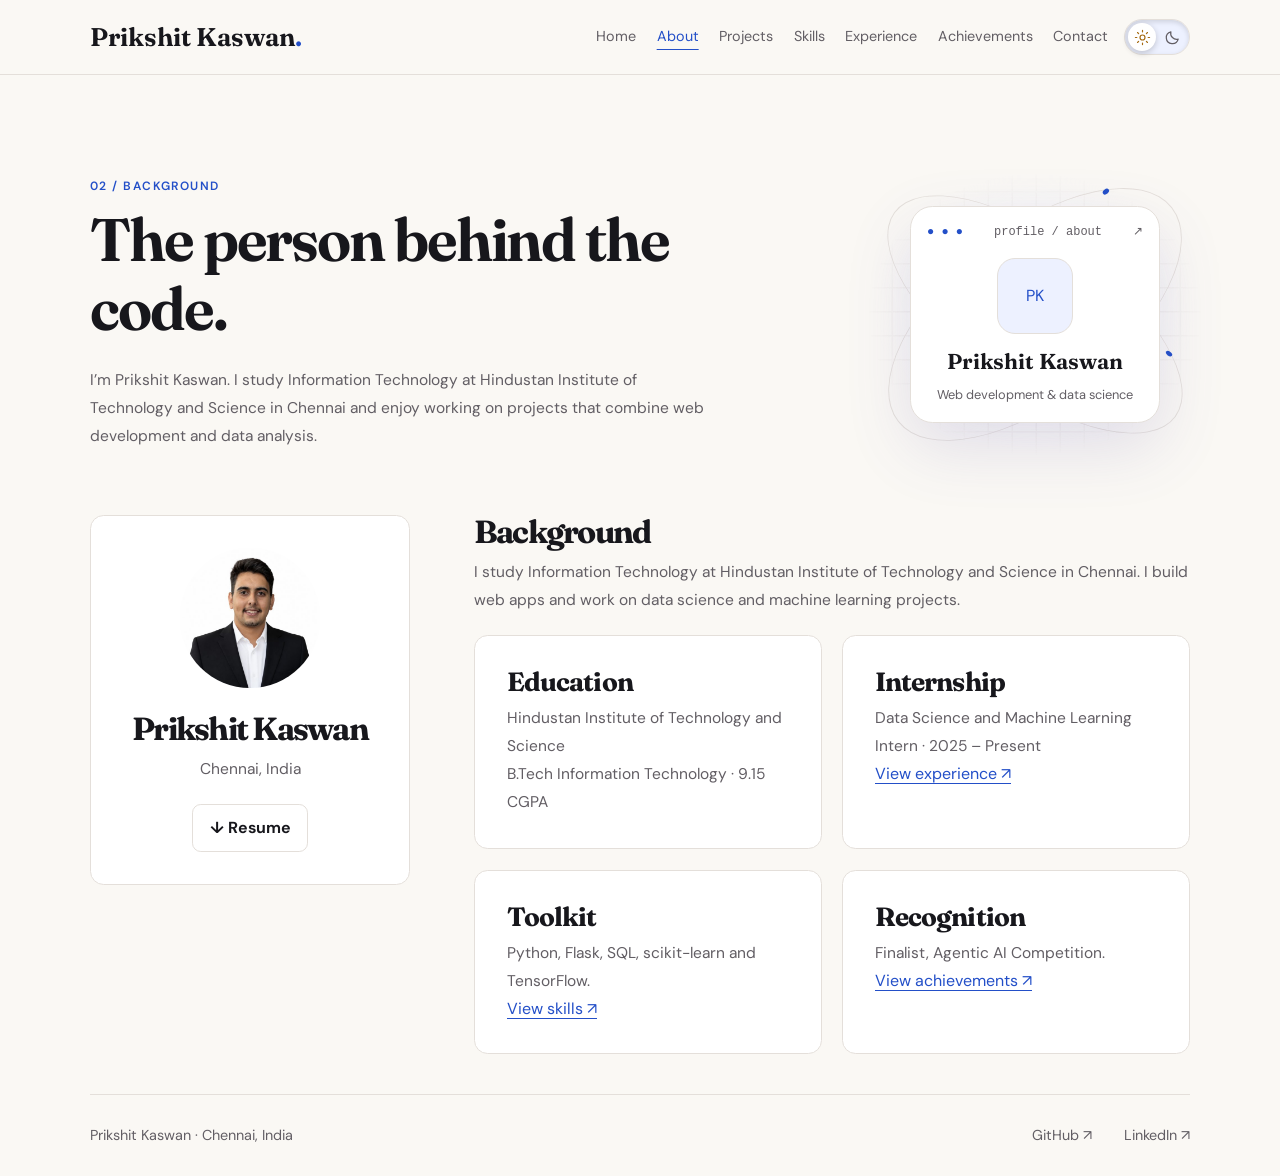
==== commit a01ae838: "Show full name in every page header" ====
--- a/about/index.html
+++ b/about/index.html
@@ -25,7 +25,7 @@
 </head>
 <body>
 <a class="skip" href="#main">Skip to content</a>
-<header class="header"><div class="wrap bar"><a class="brand" href="../">Prikshit<span class="brand-period">.</span></a><nav id="primary-nav" aria-label="Main navigation"><a href="../">Home</a><a href="./" aria-current="page">About</a><a href="../work/">Projects</a><a href="../skills/">Skills</a><a href="../experience/">Experience</a><a href="../achievements/">Achievements</a><a href="../contact/">Contact</a></nav><button class="theme-toggle" type="button" aria-label="Dark mode" aria-pressed="false" hidden><span class="theme-icon theme-sun" aria-hidden="true"><svg viewBox="0 0 24 24" fill="none" stroke="currentColor" stroke-width="1.7" stroke-linecap="round"><circle cx="12" cy="12" r="3.5"/><path d="M12 2v2m0 16v2M2 12h2m16 0h2M5 5l1.5 1.5m11 11L19 19M5 19l1.5-1.5m11-11L19 5"/></svg></span><span class="theme-icon theme-moon" aria-hidden="true"><svg viewBox="0 0 24 24" fill="none" stroke="currentColor" stroke-width="1.7" stroke-linecap="round" stroke-linejoin="round"><path d="M20 14.3A8.5 8.5 0 0 1 9.7 4a8.5 8.5 0 1 0 10.3 10.3Z"/></svg></span></button><button type="button" class="menu-toggle" aria-controls="primary-nav" aria-expanded="false" hidden>Menu</button></div><div class="reading-progress" aria-hidden="true"></div></header>
+<header class="header"><div class="wrap bar"><a class="brand" href="../">Prikshit Kaswan<span class="brand-period">.</span></a><nav id="primary-nav" aria-label="Main navigation"><a href="../">Home</a><a href="./" aria-current="page">About</a><a href="../work/">Projects</a><a href="../skills/">Skills</a><a href="../experience/">Experience</a><a href="../achievements/">Achievements</a><a href="../contact/">Contact</a></nav><button class="theme-toggle" type="button" aria-label="Dark mode" aria-pressed="false" hidden><span class="theme-icon theme-sun" aria-hidden="true"><svg viewBox="0 0 24 24" fill="none" stroke="currentColor" stroke-width="1.7" stroke-linecap="round"><circle cx="12" cy="12" r="3.5"/><path d="M12 2v2m0 16v2M2 12h2m16 0h2M5 5l1.5 1.5m11 11L19 19M5 19l1.5-1.5m11-11L19 5"/></svg></span><span class="theme-icon theme-moon" aria-hidden="true"><svg viewBox="0 0 24 24" fill="none" stroke="currentColor" stroke-width="1.7" stroke-linecap="round" stroke-linejoin="round"><path d="M20 14.3A8.5 8.5 0 0 1 9.7 4a8.5 8.5 0 1 0 10.3 10.3Z"/></svg></span></button><button type="button" class="menu-toggle" aria-controls="primary-nav" aria-expanded="false" hidden>Menu</button></div><div class="reading-progress" aria-hidden="true"></div></header>
 <main class="wrap" id="main" tabindex="-1">
 
 <section class="page-intro accent-intro scene-heading">
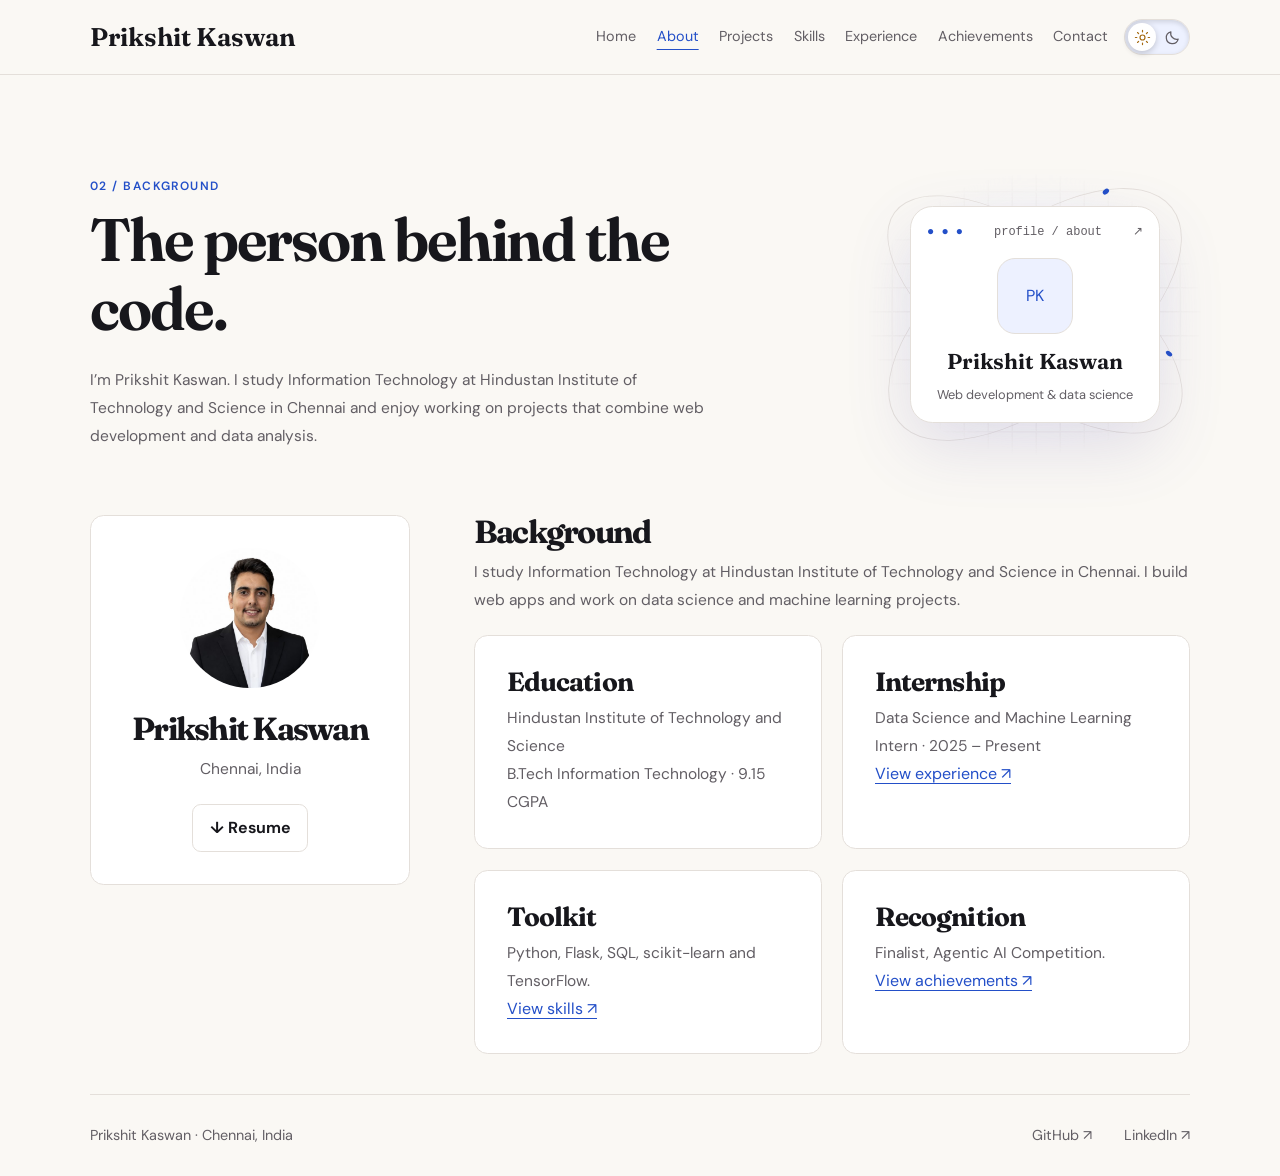
==== commit ec71a2bc: "Remove punctuation from the header name" ====
--- a/about/index.html
+++ b/about/index.html
@@ -25,7 +25,7 @@
 </head>
 <body>
 <a class="skip" href="#main">Skip to content</a>
-<header class="header"><div class="wrap bar"><a class="brand" href="../">Prikshit Kaswan<span class="brand-period">.</span></a><nav id="primary-nav" aria-label="Main navigation"><a href="../">Home</a><a href="./" aria-current="page">About</a><a href="../work/">Projects</a><a href="../skills/">Skills</a><a href="../experience/">Experience</a><a href="../achievements/">Achievements</a><a href="../contact/">Contact</a></nav><button class="theme-toggle" type="button" aria-label="Dark mode" aria-pressed="false" hidden><span class="theme-icon theme-sun" aria-hidden="true"><svg viewBox="0 0 24 24" fill="none" stroke="currentColor" stroke-width="1.7" stroke-linecap="round"><circle cx="12" cy="12" r="3.5"/><path d="M12 2v2m0 16v2M2 12h2m16 0h2M5 5l1.5 1.5m11 11L19 19M5 19l1.5-1.5m11-11L19 5"/></svg></span><span class="theme-icon theme-moon" aria-hidden="true"><svg viewBox="0 0 24 24" fill="none" stroke="currentColor" stroke-width="1.7" stroke-linecap="round" stroke-linejoin="round"><path d="M20 14.3A8.5 8.5 0 0 1 9.7 4a8.5 8.5 0 1 0 10.3 10.3Z"/></svg></span></button><button type="button" class="menu-toggle" aria-controls="primary-nav" aria-expanded="false" hidden>Menu</button></div><div class="reading-progress" aria-hidden="true"></div></header>
+<header class="header"><div class="wrap bar"><a class="brand" href="../">Prikshit Kaswan</a><nav id="primary-nav" aria-label="Main navigation"><a href="../">Home</a><a href="./" aria-current="page">About</a><a href="../work/">Projects</a><a href="../skills/">Skills</a><a href="../experience/">Experience</a><a href="../achievements/">Achievements</a><a href="../contact/">Contact</a></nav><button class="theme-toggle" type="button" aria-label="Dark mode" aria-pressed="false" hidden><span class="theme-icon theme-sun" aria-hidden="true"><svg viewBox="0 0 24 24" fill="none" stroke="currentColor" stroke-width="1.7" stroke-linecap="round"><circle cx="12" cy="12" r="3.5"/><path d="M12 2v2m0 16v2M2 12h2m16 0h2M5 5l1.5 1.5m11 11L19 19M5 19l1.5-1.5m11-11L19 5"/></svg></span><span class="theme-icon theme-moon" aria-hidden="true"><svg viewBox="0 0 24 24" fill="none" stroke="currentColor" stroke-width="1.7" stroke-linecap="round" stroke-linejoin="round"><path d="M20 14.3A8.5 8.5 0 0 1 9.7 4a8.5 8.5 0 1 0 10.3 10.3Z"/></svg></span></button><button type="button" class="menu-toggle" aria-controls="primary-nav" aria-expanded="false" hidden>Menu</button></div><div class="reading-progress" aria-hidden="true"></div></header>
 <main class="wrap" id="main" tabindex="-1">
 
 <section class="page-intro accent-intro scene-heading">
--- a/assets/site.css
+++ b/assets/site.css
@@ -29,7 +29,6 @@
 .bar, .footer, .section-head, .callout { display: flex; justify-content: space-between; align-items: center; gap: 1.25rem; }
 .bar { min-height: 74px; flex-wrap: wrap; padding-block: .6rem; }
 .brand { display: inline-flex; align-items: center; font: 650 1.6rem var(--display); text-decoration: none; }
-.brand .brand-period { color: var(--accent); }
 nav, .footer div { display: flex; gap: clamp(.85rem, 3vw, 2rem); }
 nav a, .footer a { color: var(--muted); font-size: .9rem; text-decoration: none; }
 nav a[aria-current], nav a:hover, .footer a:hover, .text-link { color: var(--accent); }
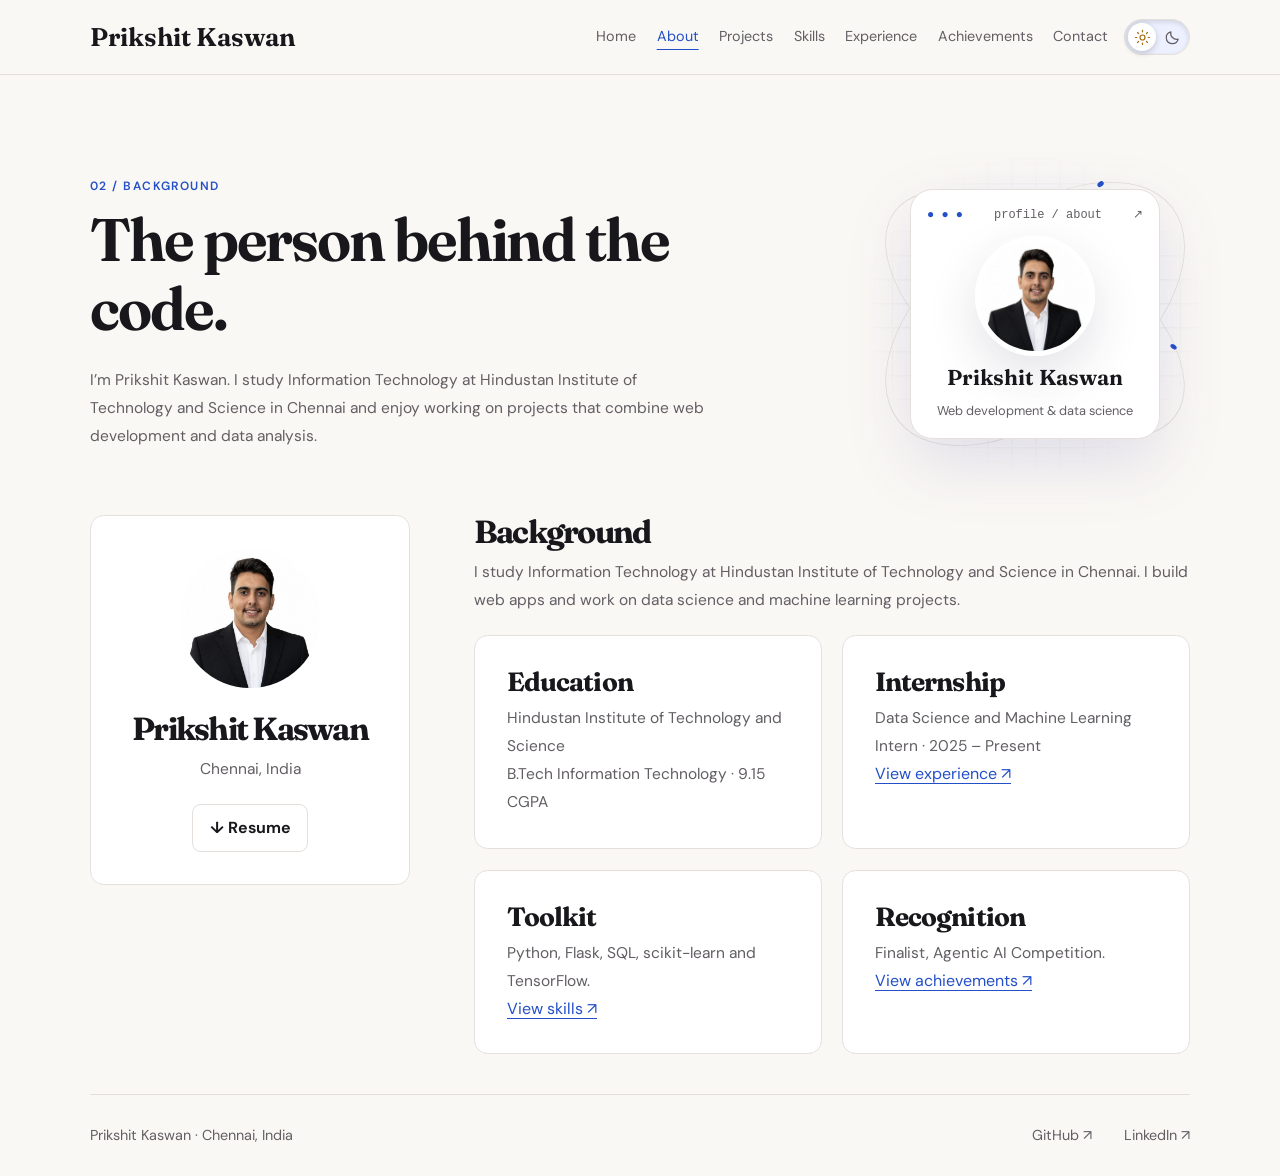
==== commit 0648ac0a: "Restore portrait in animated About header" ====
--- a/about/index.html
+++ b/about/index.html
@@ -34,7 +34,7 @@
 <div class="stage-grid"></div><div class="stage-orbit orbit-a"></div><div class="stage-orbit orbit-b"></div>
 <div class="portrait page-scene" data-tilt>
 <div class="profile-window" aria-hidden="true"><span>● ● ●</span><span>profile / about</span><span>↗</span></div>
-<div class="scene-symbol" aria-hidden="true">PK</div>
+<img src="../assets/portrait.jpg" width="500" height="500" alt="Portrait of Prikshit Kaswan" fetchpriority="high">
 <div class="scene-name">Prikshit Kaswan</div><p>Web development &amp; data science</p>
 </div>
 </div>
